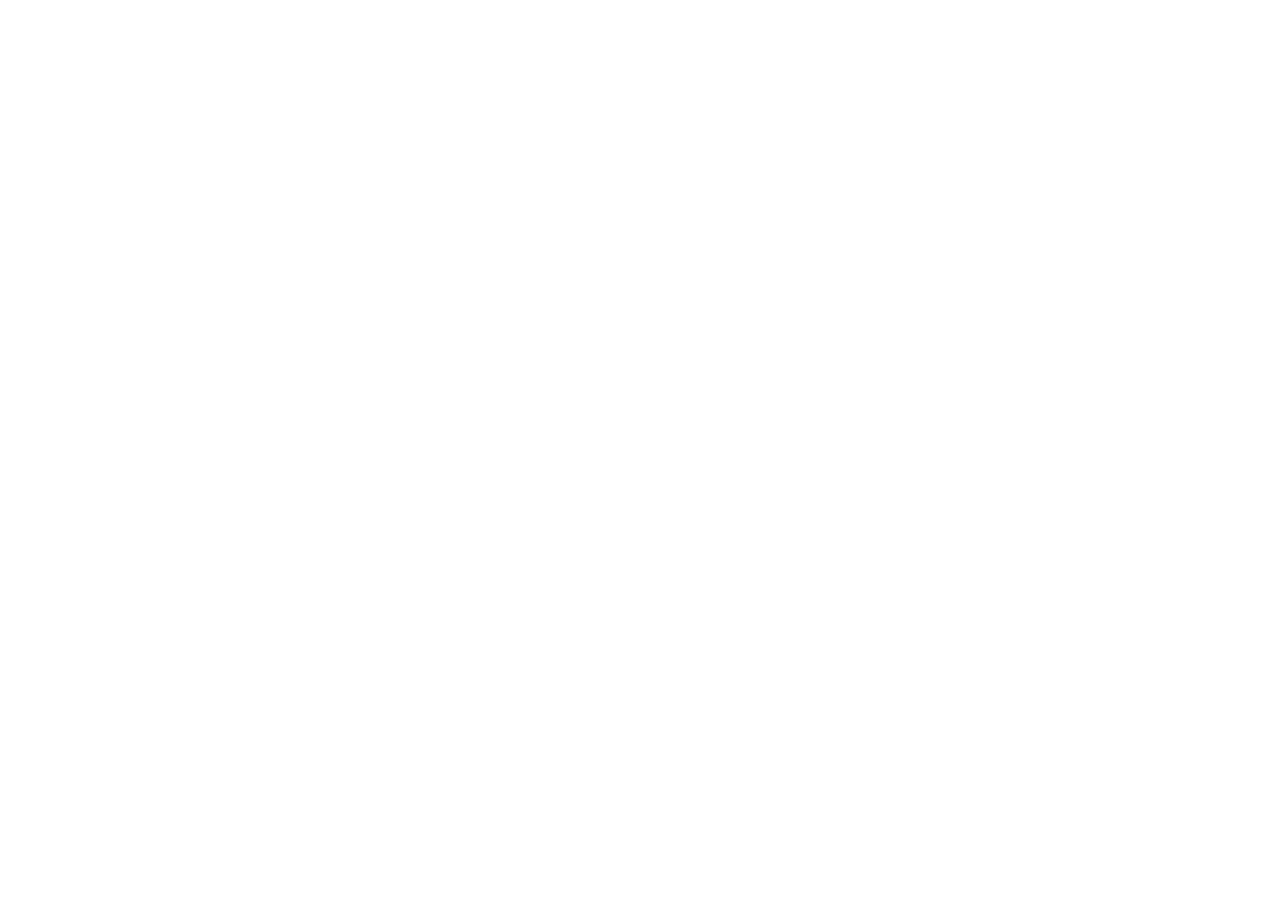
==== src/index.html @ e21e94d2 "feat: criando os arquivos base do projeto" ====
<!DOCTYPE html>
<html lang="pt-br">
  <head>
    <meta charset="UTF-8" />
    <meta http-equiv="X-UA-Compatible" content="IE=edge" />
    <meta name="viewport" content="width=device-width, initial-scale=1.0" />

    <title>OptimusTech</title>
  </head>
  <body></body>
</html>
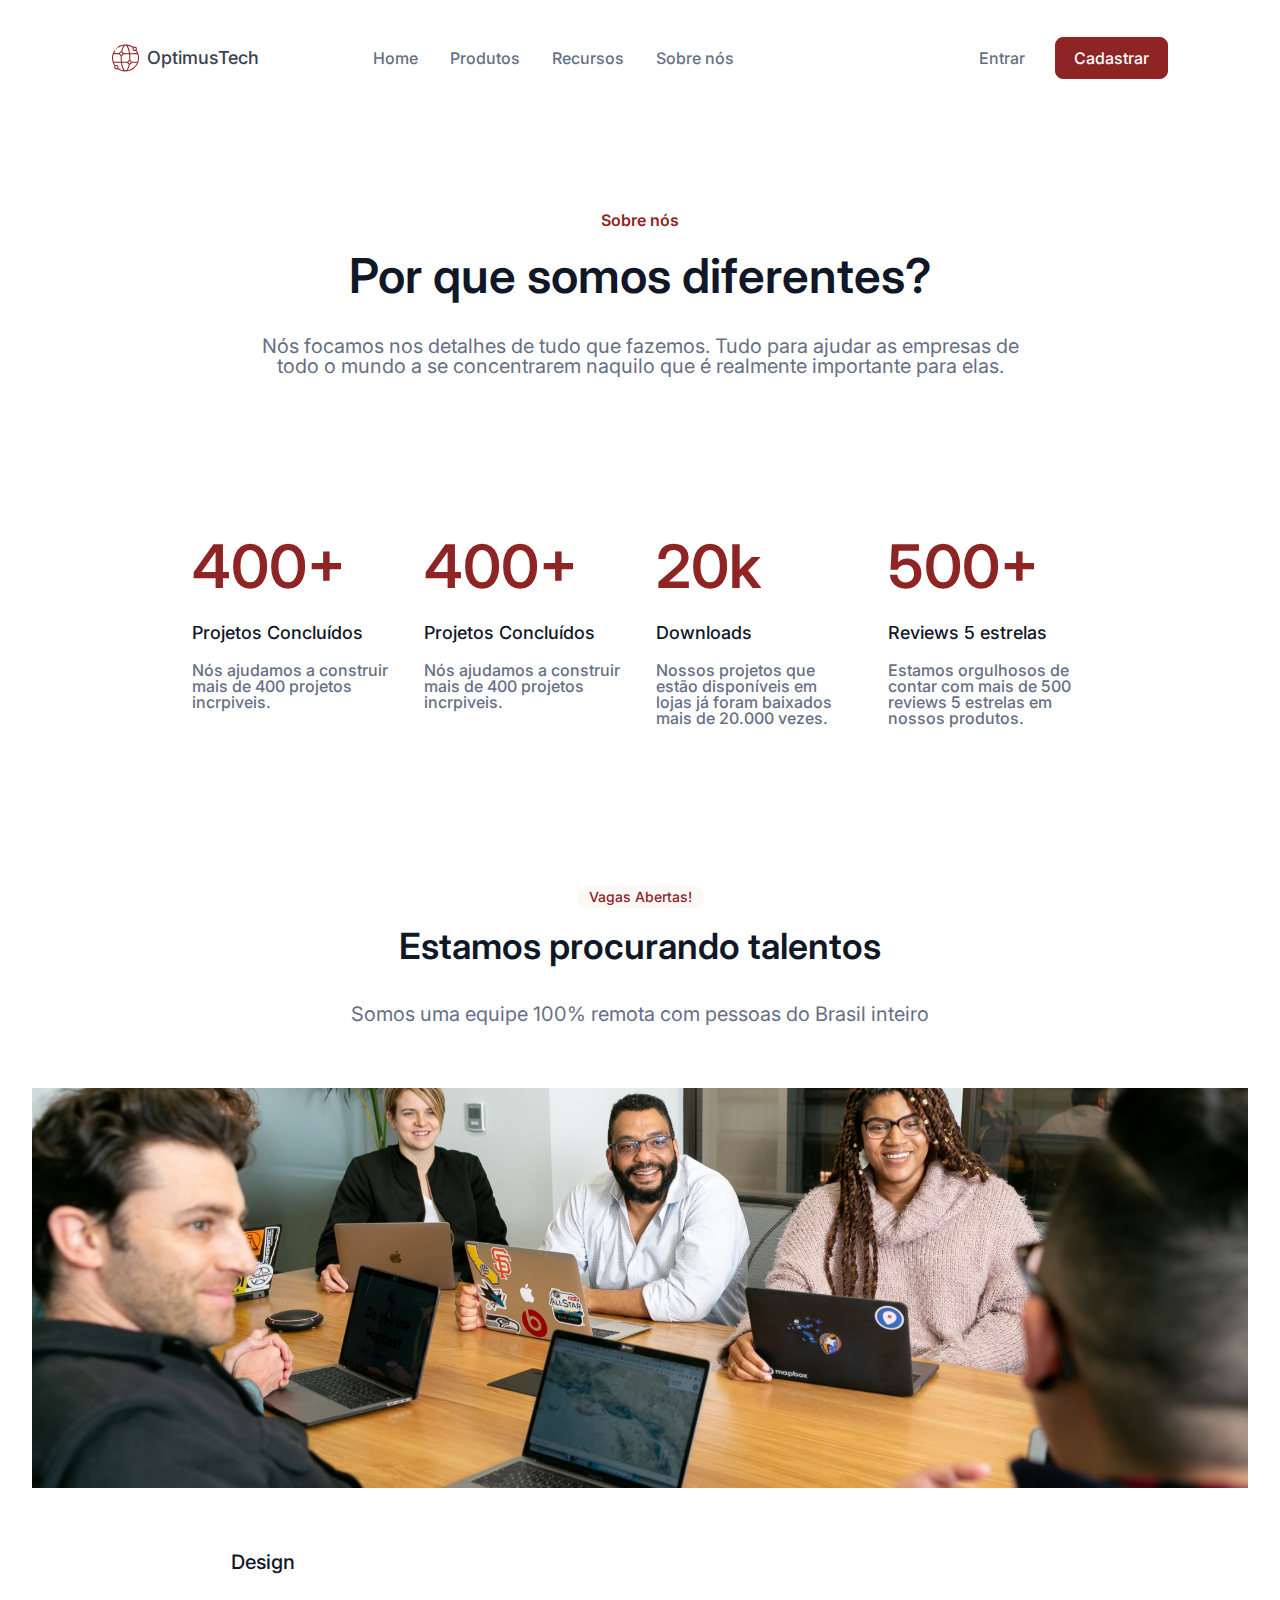
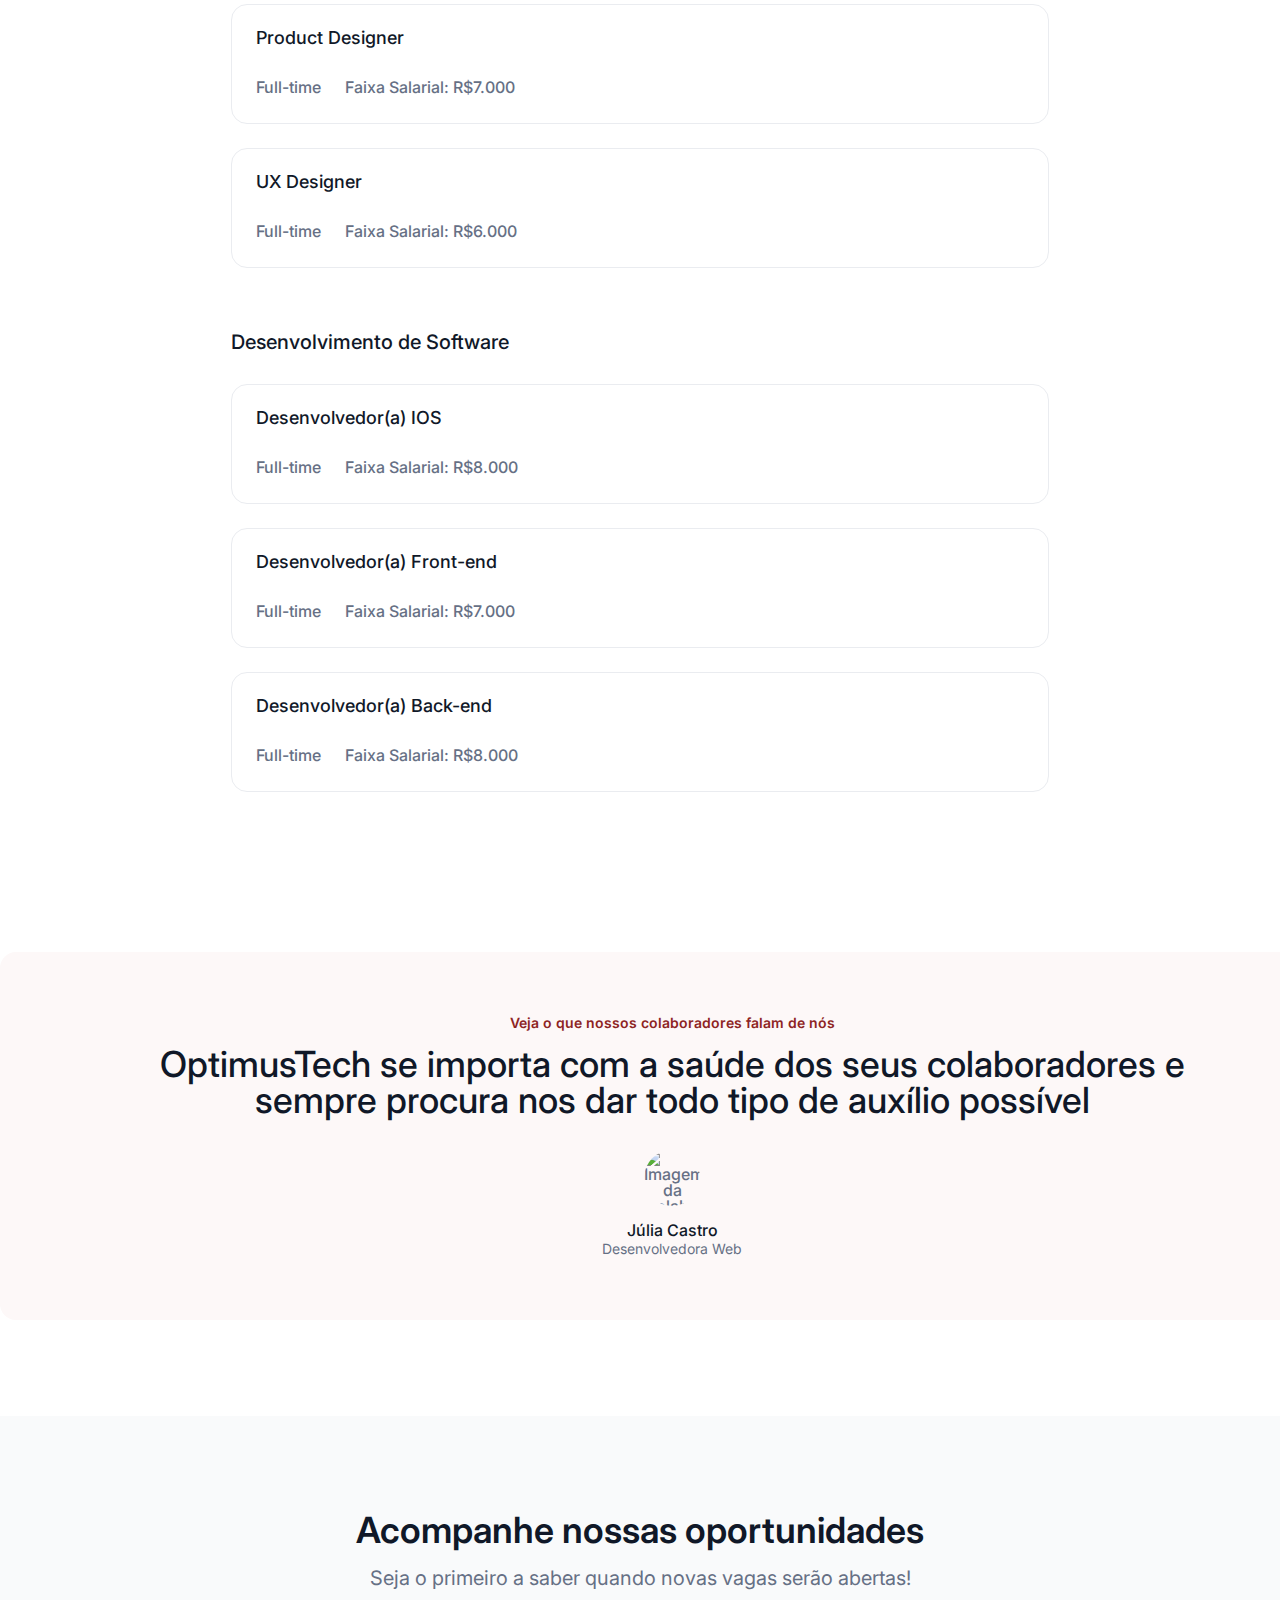
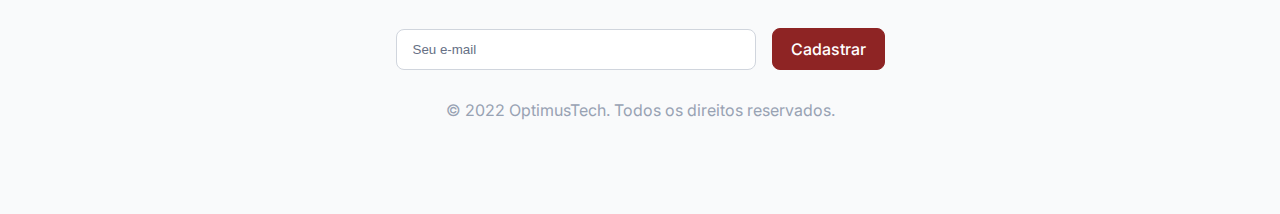
==== commit 4dab085a: "feat: projeto finalizado" ====
--- a/src/index.html
+++ b/src/index.html
@@ -6,6 +6,203 @@
     <meta name="viewport" content="width=device-width, initial-scale=1.0" />
 
     <title>OptimusTech</title>
+    <link rel="shortcut icon" href="./assets/favicon.ico" type="image/x-icon" />
+
+    <link rel="stylesheet" href="./styles/reset.css" />
+    <link rel="stylesheet" href="./styles/style.css" />
   </head>
-  <body></body>
+
+  <body>
+    <header class="cabecalho">
+      <section class="cabecalho__empresa">
+        <img
+          src="./assets/img/Logo_OptimusTech.svg"
+          alt="Logo da OptimusTech"
+        />
+        <h2 class="cabecalho__empresa__nome">OptimusTech</h2>
+      </section>
+
+      <section class="cabecalho__navegacao">
+        <nav class="cabecalho__navegacao__links">
+          <a href="#" class="cabecalho__navegacao__links__item">Home</a>
+          <a href="#" class="cabecalho__navegacao__links__item">Produtos</a>
+          <a href="#" class="cabecalho__navegacao__links__item">Recursos</a>
+          <a href="#" class="cabecalho__navegacao__links__item">Sobre nós</a>
+        </nav>
+      </section>
+
+      <section></section>
+
+      <section class="cabecalho__botoes">
+        <button class="botao entrar" type="button">Entrar</button>
+        <button class="botao cadastrar" type="button">Cadastrar</button>
+      </section>
+    </header>
+
+    <main class="container">
+      <section class="container__sobre-nos">
+        <span class="container__sobre-nos__texto">Sobre nós</span>
+        <h2 class="container__sobre-nos__titulo">Por que somos diferentes?</h2>
+        <p class="container__sobre-nos__info">
+          Nós focamos nos detalhes de tudo que fazemos. Tudo para ajudar as
+          empresas de todo o mundo a se concentrarem naquilo que é realmente
+          importante para elas.
+        </p>
+      </section>
+
+      <section class="container__metricas">
+        <ul class="lista-metricas">
+          <li>
+            <h2 class="lista-metricas__titulo">400+</h2>
+            <h3 class="lista-metricas__subTitulo">Projetos Concluídos</h3>
+            <p class="lista-metricas-info">
+              Nós ajudamos a construir mais de 400 projetos incrpiveis.
+            </p>
+          </li>
+
+          <li>
+            <h2 class="lista-metricas__titulo">400+</h2>
+            <h3 class="lista-metricas__subTitulo">Projetos Concluídos</h3>
+            <p class="lista-metricas-info">
+              Nós ajudamos a construir mais de 400 projetos incrpiveis.
+            </p>
+          </li>
+
+          <li>
+            <h2 class="lista-metricas__titulo">20k</h2>
+            <h3 class="lista-metricas__subTitulo">Downloads</h3>
+            <p class="lista-metricas-info">
+              Nossos projetos que estão disponíveis em lojas já foram baixados
+              mais de 20.000 vezes.
+            </p>
+          </li>
+
+          <li>
+            <h2 class="lista-metricas__titulo">500+</h2>
+            <h3 class="lista-metricas__subTitulo">Reviews 5 estrelas</h3>
+            <p class="lista-metricas-info">
+              Estamos orgulhosos de contar com mais de 500 reviews 5 estrelas em
+              nossos produtos.
+            </p>
+          </li>
+        </ul>
+      </section>
+
+      <section class="container__vagas">
+        <div class="container__vagas__textos">
+          <span class="container__vagas__texto">Vagas Abertas!</span>
+          <h2 class="container__vagas__titulo">Estamos procurando talentos</h2>
+          <p class="container__vagas__info">
+            Somos uma equipe 100% remota com pessoas do Brasil inteiro
+          </p>
+        </div>
+
+        <img
+          src="./assets/img/Imagem_Equipe.svg"
+          alt="Imagem da Equipe da OptimusTech"
+        />
+
+        <div class="container__vagas__secao">
+          <ul class="lista-vagas">
+            <h3 class="lista-vagas__titulo">Design</h3>
+
+            <div class="vagas">
+              <li>
+                <p class="vagas__titulo">Product Designer</p>
+                <div class="vagas__info__salarial">
+                  <p class="vagas__tempo">Full-time</p>
+                  <p class="vagas__salario">Faixa Salarial: R$7.000</p>
+                </div>
+              </li>
+
+              <li>
+                <p class="vagas__titulo">UX Designer</p>
+                <div class="vagas__info__salarial">
+                  <p class="vagas__tempo">Full-time</p>
+                  <p class="vagas__salario">Faixa Salarial: R$6.000</p>
+                </div>
+              </li>
+            </div>
+          </ul>
+
+          <ul class="lista-vagas">
+            <h3 class="lista-vagas__titulo">Desenvolvimento de Software</h3>
+
+            <div class="vagas">
+              <li>
+                <p class="vagas__titulo">Desenvolvedor(a) IOS</p>
+                <div class="vagas__info__salarial">
+                  <p class="vagas__tempo">Full-time</p>
+                  <p class="vagas__salario">Faixa Salarial: R$8.000</p>
+                </div>
+              </li>
+
+              <li>
+                <p class="vagas__titulo">Desenvolvedor(a) Front-end</p>
+                <div class="vagas__info__salarial">
+                  <p class="vagas__tempo">Full-time</p>
+                  <p class="vagas__salario">Faixa Salarial: R$7.000</p>
+                </div>
+              </li>
+
+              <li>
+                <p class="vagas__titulo">Desenvolvedor(a) Back-end</p>
+                <div class="vagas__info__salarial">
+                  <p class="vagas__tempo">Full-time</p>
+                  <p class="vagas__salario">Faixa Salarial: R$8.000</p>
+                </div>
+              </li>
+            </div>
+          </ul>
+        </div>
+      </section>
+
+      <section class="container__depoimentos">
+        <div class="container__depoimentos__textos">
+          <span class="container__depoimentos__texto"
+            >Veja o que nossos colaboradores falam de nós</span
+          >
+          <h2 class="container__depoimentos__titulo">
+            OptimusTech se importa com a saúde dos seus colaboradores e sempre
+            procura nos dar todo tipo de auxílio possível
+          </h2>
+        </div>
+
+        <div class="container__depoimentos__colaborador">
+          <img
+            class="colaborador__imagem"
+            src="./assets/img/Colaborador.png"
+            alt="Imagem da Colaboradora Júlia"
+          />
+
+          <div class="colaborador__info">
+            <p class="container__depoimentos__colaborador__nome">
+              Júlia Castro
+            </p>
+            <p class="container__depoimentos__colaborador__area">
+              Desenvolvedora Web
+            </p>
+          </div>
+        </div>
+      </section>
+    </main>
+
+    <footer class="rodape">
+      <section class="rodape__container">
+        <div class="oportunidades">
+          <h2 class="oportunidades__titulo">Acompanhe nossas oportunidades</h2>
+          <p class="oportunidades__texto">
+            Seja o primeiro a saber quando novas vagas serão abertas!
+          </p>
+        </div>
+
+        <form class="formulario">
+          <input placeholder="Seu e-mail" type="email" id="email" />
+          <button class="botao cadastrar" type="submit">Cadastrar</button>
+        </form>
+      </section>
+
+      <p class="copyright">© 2022 OptimusTech. Todos os direitos reservados.</p>
+    </footer>
+  </body>
 </html>
--- a/src/styles/style.css
+++ b/src/styles/style.css
@@ -0,0 +1,42 @@
+@import url("https://fonts.googleapis.com/css2?family=Inter:wght@400;500;600&display=swap");
+
+@import url("cabecalho.css");
+@import url("sobre_nos.css");
+@import url("metricas.css");
+@import url("vagas.css");
+@import url("depoimentos.css");
+@import url("rodape.css");
+
+:root {
+  --branco: #ffffff;
+  --cinza-azulado-claro: #f9fafb;
+  --cinza-claro: #eaecf0;
+
+  --azul-acinzentado: #98a2b3;
+  --azul-acinzentado-claro: #d0d5dd;
+  --azul-acinzentado-escuro: #667085;
+  --azul-escuro-medio: #3a404e;
+  --azul-muito-escuro: #101828;
+
+  --vermelho-escuro: #8e2424;
+  --vermelho-forte-opacidade: #c3191908;
+
+  --fonte-principal: "Inter", sans-serif;
+  --fonte-principal-peso: 500;
+  --fonte-principal-tamanho: 16px;
+}
+
+body {
+  background-color: var(--branco);
+  color: var(--azul-acinzentado-escuro);
+
+  font-family: var(--fonte-principal);
+  font-weight: var(--fonte-principal-peso);
+  font-size: var(--fonte-principal-tamanho);
+}
+
+.container {
+  display: flex;
+  flex-direction: column;
+  gap: 64px;
+}
